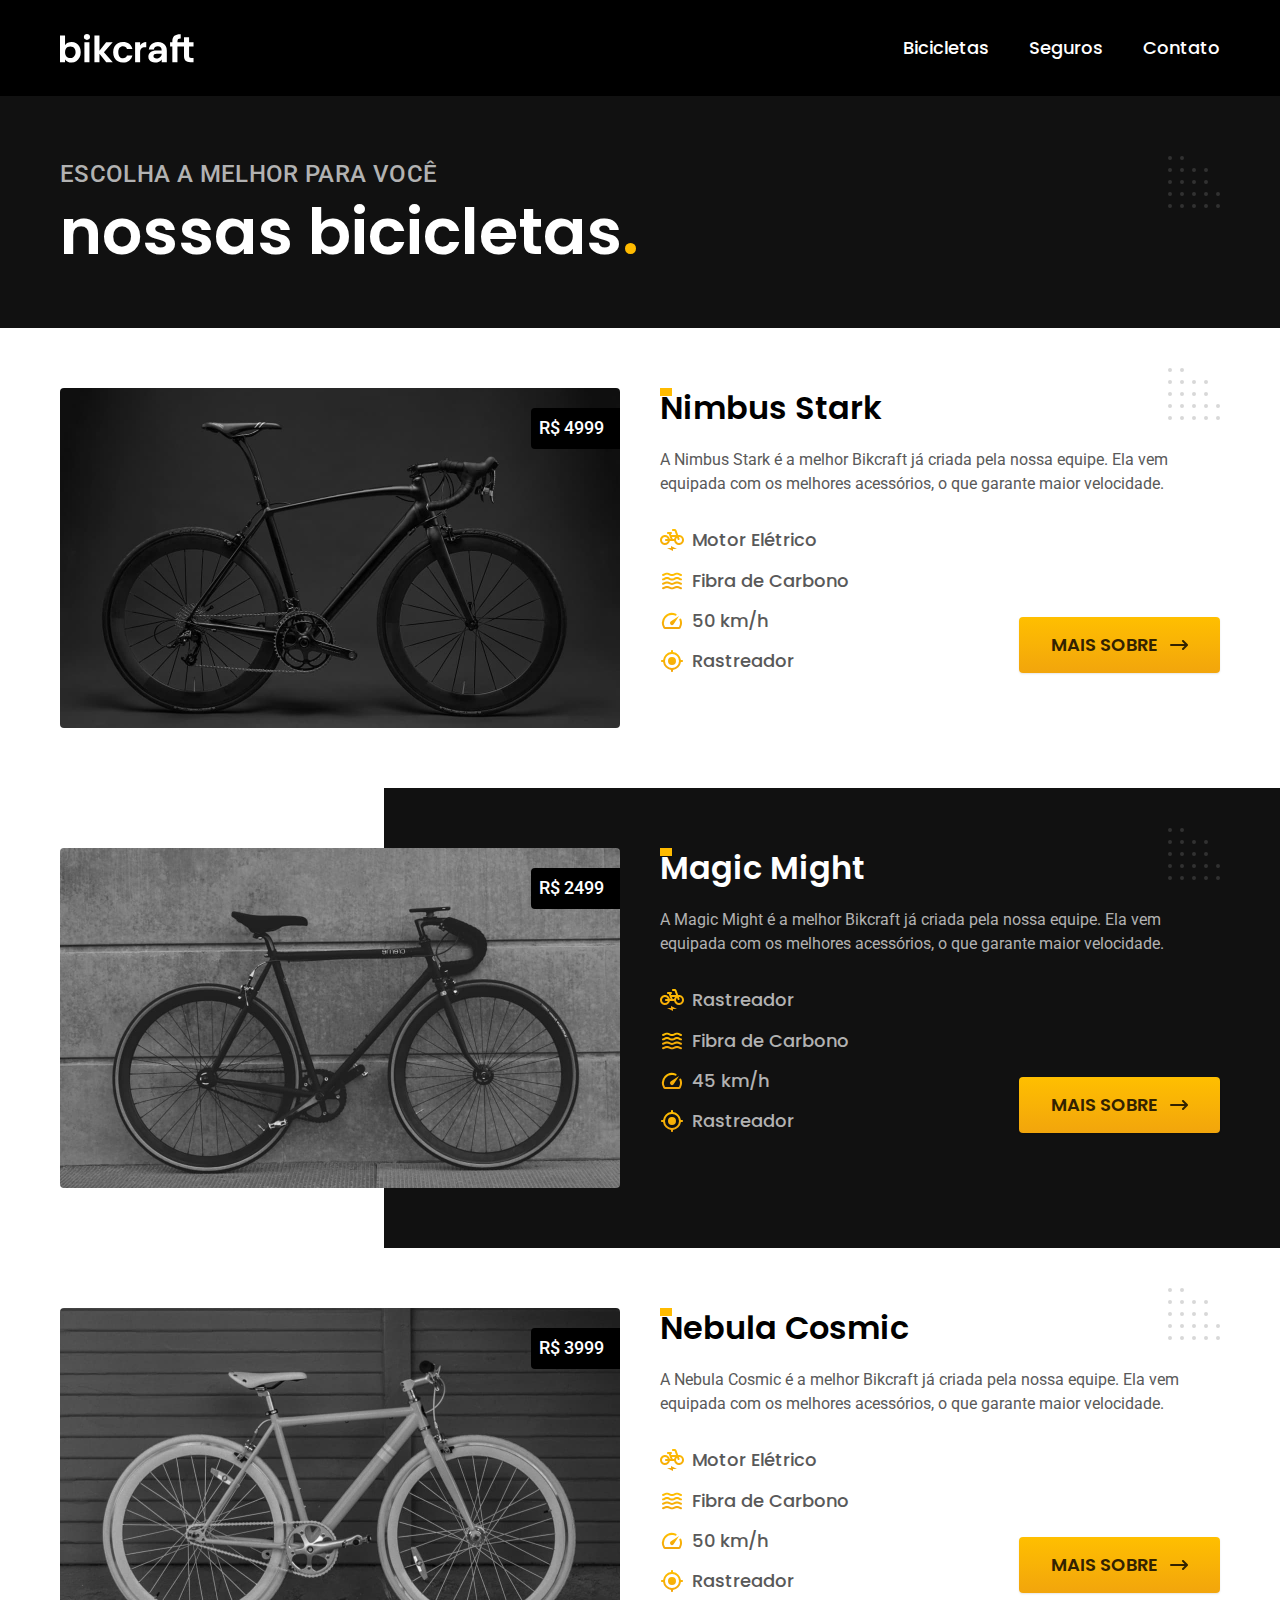
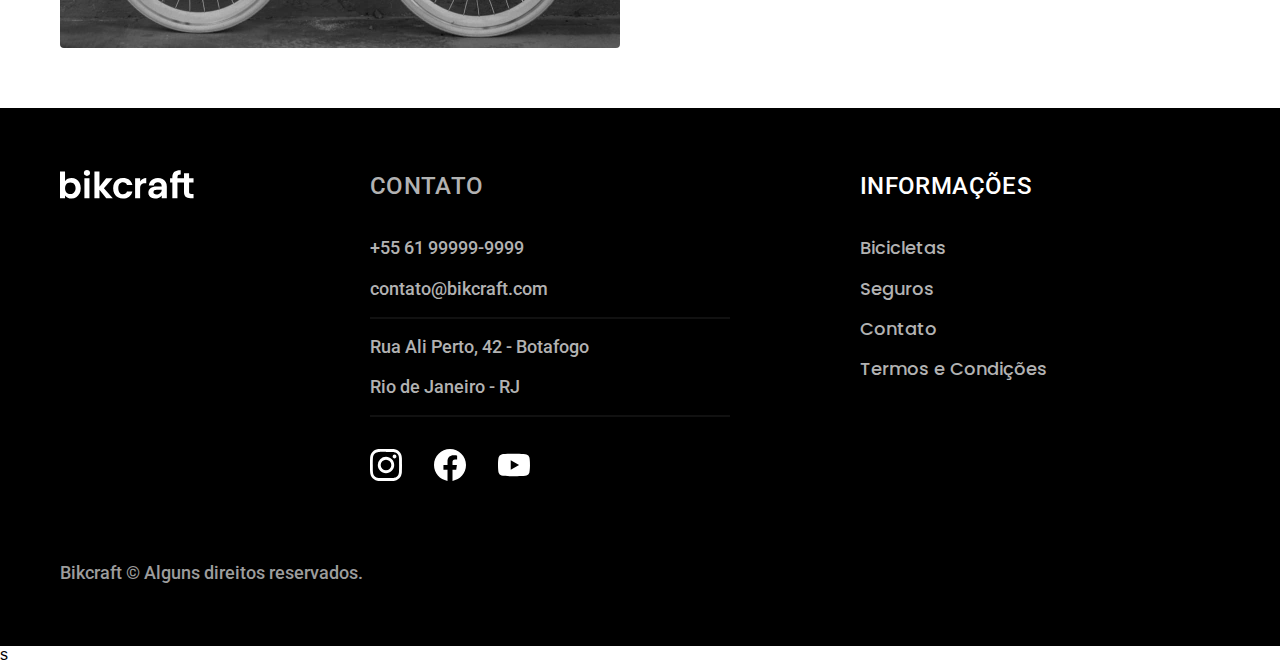
==== bicicletas.html @ 4e771a10 "Fix the footer page links bug" ====
<!DOCTYPE html>
<html lang="pt-br">

<head>
  <meta charset="UTF-8">
  <meta name="viewport" content="width=device-width, initial-scale=1.0">

  <title>Bicicletas | Bikcraft</title>
  <meta name="description" content="Bicicletas">

  <link rel="preload" href="./css/style.css" as="style">
  <link rel="stylesheet" href="./css/style.css">

  <link rel="preconnect" href="https://fonts.googleapis.com">
  <link rel="preconnect" href="https://fonts.gstatic.com" crossorigin>
  <link href="https://fonts.googleapis.com/css2?family=Merriweather:ital,wght@1,900&family=Poppins:wght@400;600&family=Roboto:wght@400;500&display=swap" rel="stylesheet">
</head>

<body id="bicicletas">
  <header class="header-bg">
    <div class="header container">
      <a href="./">
        <img src="./img/bikcraft.svg" width="136" height="32">
      </a>

      <nav aria-label="primária">
        <ul class="header-menu font-1-m cor-0">
          <li><a href="./bicicletas.html">Bicicletas</a></li>
          <li><a href="./seguros.html">Seguros</a></li>
          <li><a href="./contato.html">Contato</a></li>
        </ul>

      </nav>
    </div>
  </header>

  <main>
    <div class="titulo-bg">
      <div class="titulo container">
        <p class="font-2-l-b cor-5">Escolha a melhor para você</p>
        <h1 class="font-1-xxl cor-0">nossas bicicletas<span class="cor-p1">.</span></h1>
      </div>
    </div>

    <div class="bicicletas container">
      <div class="bicicletas-imagem">
        <img src="./img/bicicletas/nimbus.jpg" width="1120" height="680" alt="Bicicleta preta">
        <span class="font-2-m cor-0">R$ 4999</span>
      </div>
      <div class="bicicletas-conteudo">
        <h2 class="font-1-xl">Nimbus Stark</h2>
        <p class="font-2-s cor-8">A Nimbus Stark é a melhor Bikcraft já criada pela nossa equipe. Ela vem equipada com os melhores acessórios, o que garante maior velocidade.</p>
        <ul class="font-1-m cor-8">
          <li>
            <img src="./img/icones/eletrica.svg" width="24" height="24"><span>Motor Elétrico</span>
          </li>
          <li>
            <img src="./img/icones/carbono.svg" width="24" height="24"><span>Fibra de Carbono</span>
          </li>
          <li>
            <img src="./img/icones/velocidade.svg" width="24" height="24"><span>50 km/h</span>
          </li>
          <li>
            <img src="./img/icones/rastreador.svg" width="24" height="24"><span>Rastreador</span>
          </li>
        </ul>
        <a class="botao seta" href="./bicicletas/nimbus.html">Mais sobre</a>
      </div>
    </div>

    <div class="bicicletas-bg">
      <div class="bicicletas container">
        <div class="bicicletas-imagem">
          <img src="./img/bicicletas/magic.jpg" width="1120" height="680" height="24" alt="Bicicleta preta">
          <span class="font-2-m cor-0">R$ 2499</span>
        </div>
        <div class="bicicletas-conteudo">
          <h2 class="font-1-xl cor-0">Magic Might</h2>
          <p class="font-2-s cor-5">A Magic Might é a melhor Bikcraft já criada pela nossa equipe. Ela vem equipada com os melhores acessórios, o que garante maior velocidade.</p>
          <ul class="font-1-m cor-5">
            <li>
              <img src="./img/icones/eletrica.svg" width="24" height="24"><span>Rastreador</span>
            </li>
            <li>
              <img src="./img/icones/carbono.svg" width="24" height="24"><span>Fibra de Carbono</span>
            </li>
            <li>
              <img src="./img/icones/velocidade.svg" width="24" height="24"><span>45 km/h</span>
            </li>
            <li>
              <img src="./img/icones/rastreador.svg" width="24" height="24"><span>Rastreador</span>
            </li>
          </ul>
          <a class="botao seta" href="./bicicletas/magic.html">Mais sobre</a>

        </div>
      </div>
    </div>

    <div class="bicicletas container">
      <div class="bicicletas-imagem">
        <img src="./img/bicicletas/nebula.jpg" width="1120" height="680" alt="Bicicleta preta">
        <span class="font-2-m cor-0">R$ 3999</span>
      </div>
      <div class="bicicletas-conteudo">
        <h2 class="font-1-xl">Nebula Cosmic</h2>
        <p class="font-2-s cor-8">A Nebula Cosmic é a melhor Bikcraft já criada pela nossa equipe. Ela vem equipada com os melhores acessórios, o que garante maior velocidade.</p>
        <ul class="font-1-m cor-8">
          <li>
            <img src="./img/icones/eletrica.svg" width="24" height="24"><span>Motor Elétrico</span>
          </li>
          <li>
            <img src="./img/icones/carbono.svg" width="24" height="24"><span>Fibra de Carbono</span>
          </li>
          <li>
            <img src="./img/icones/velocidade.svg" width="24" height="24"><span>50 km/h</span>
          </li>
          <li>
            <img src="./img/icones/rastreador.svg" width="24" height="24"><span>Rastreador</span>
          </li>
        </ul>
        <a class="botao seta" href="./bicicletas/nebula.html">Mais sobre</a>
      </div>
    </div>


  </main>

  <footer class="footer-bg">
    <div class="footer container">
      <img src="./img/bikcraft.svg" width="136" height="32" alt="Bikcraft">
      <div class="footer-contato">
        <h3 class="font-2-l-b cor-5">Contato</h3>
        <ul class="font-2-m cor-5">
          <li><a href="tel:+5561999999999">+55 61 99999-9999</a></li>
          <li><a href="mailto:contato@bikcraft.com">contato@bikcraft.com</a></li>
          <li>Rua Ali Perto, 42 - Botafogo</li>
          <li>Rio de Janeiro - RJ</li>
        </ul>
        <div class="footer-redes">
          <a href="./">
            <img src="./img/redes/instagram.svg" width="32" height="32" alt="instagram">
          </a>
          <a href="./">
            <img src="./img/redes/facebook.svg" width="32" height="32" alt="Facebook">
          </a>
          <a href="./">
            <img src="./img/redes/youtube.svg" width="32" height="32" alt="YouTube">
          </a>
        </div>
      </div>
      <div class="footer-informacoes">
        <h3 class="font-2-l-b cor-0">Informações</h3>
        <nav>
          <ul class="font-1-m cor-5">
            <li><a href="./bicicletas.html">Bicicletas</a></li>
            <li><a href="./seguros.html">Seguros</a></li>
            <li><a href="./contato.html">Contato</a></li>
            <li><a href="./termos.html">Termos e Condições</a></li>
          </ul>
        </nav>
      </div>
      <p class="footer-copy font-2-m cor-6">Bikcraft © Alguns direitos reservados.</p>
    </div>
  </footer>
</body>

</html>s
---- css/style.css ----
@import "./global/global.css";
@import "./utilidades/tipografia.css";
@import "./utilidades/cores.css";

@import "./global/header.css";
@import "./global/footer.css";

/* Utilidades */
@import "./utilidades/componentes.css";
@import "./utilidades/formulario.css";

/* Home */
@import "./home/introducao.css";
@import "./home/tecnologia.css";
@import "./home/parceiros.css";
@import "./home/depoimento.css";

/* Bicicletas */
@import "./bicicletas/bicicletas-lista.css";
@import "./bicicletas/bicicletas.css";

/* Bicicleta */
@import "./bicicleta/bicicleta.css";
@import "./bicicleta/seguro.css";

/* Seguros */
@import "./seguros/seguros.css";
@import "./seguros/vantagens.css";
@import "./seguros/perguntas.css";

/* Contato */
@import "./contato/contato.css";
@import "./contato/lojas.css";

/* Orçamento */
@import "./orcamento/orcamento.css";

/* Termos */
@import "./termos/termos.css";
---- css/style.css ----
@import "./global/global.css";
@import "./utilidades/tipografia.css";
@import "./utilidades/cores.css";

@import "./global/header.css";
@import "./global/footer.css";

/* Utilidades */
@import "./utilidades/componentes.css";
@import "./utilidades/formulario.css";

/* Home */
@import "./home/introducao.css";
@import "./home/tecnologia.css";
@import "./home/parceiros.css";
@import "./home/depoimento.css";

/* Bicicletas */
@import "./bicicletas/bicicletas-lista.css";
@import "./bicicletas/bicicletas.css";

/* Bicicleta */
@import "./bicicleta/bicicleta.css";
@import "./bicicleta/seguro.css";

/* Seguros */
@import "./seguros/seguros.css";
@import "./seguros/vantagens.css";
@import "./seguros/perguntas.css";

/* Contato */
@import "./contato/contato.css";
@import "./contato/lojas.css";

/* Orçamento */
@import "./orcamento/orcamento.css";

/* Termos */
@import "./termos/termos.css";
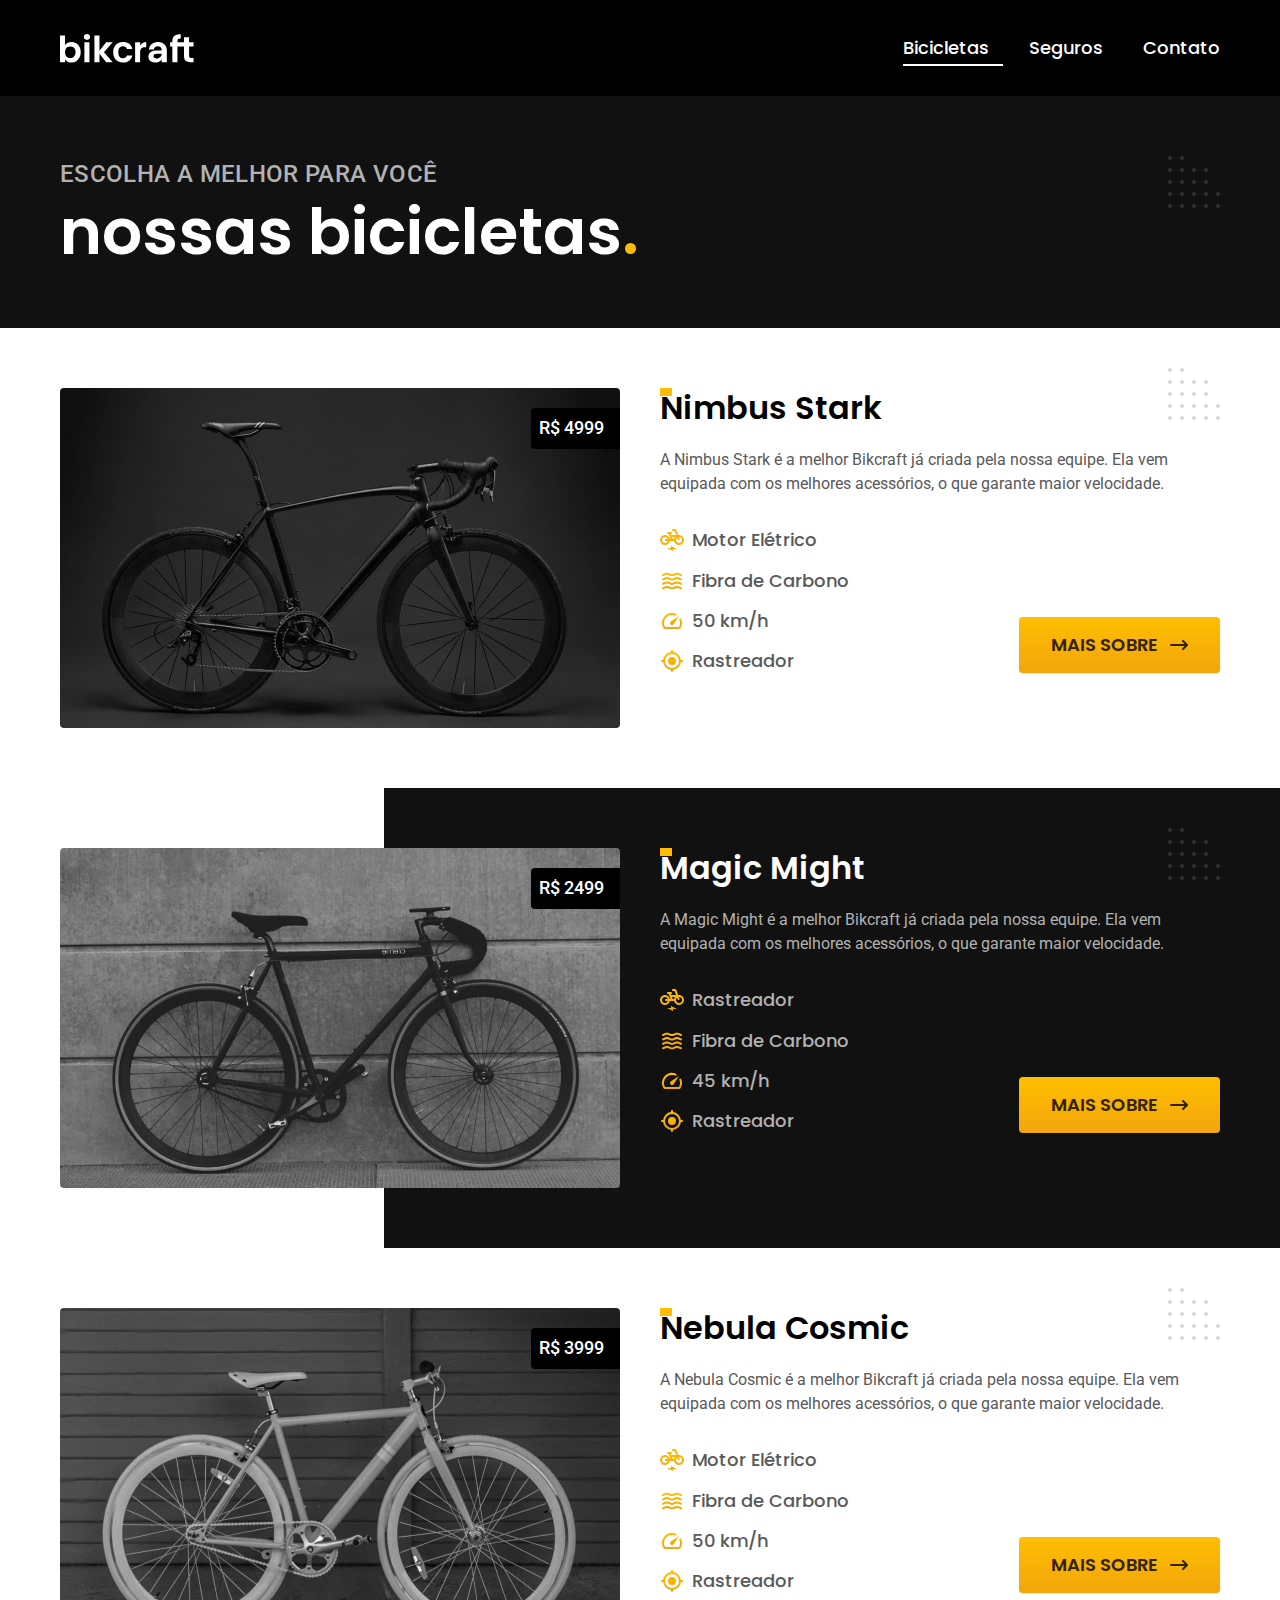
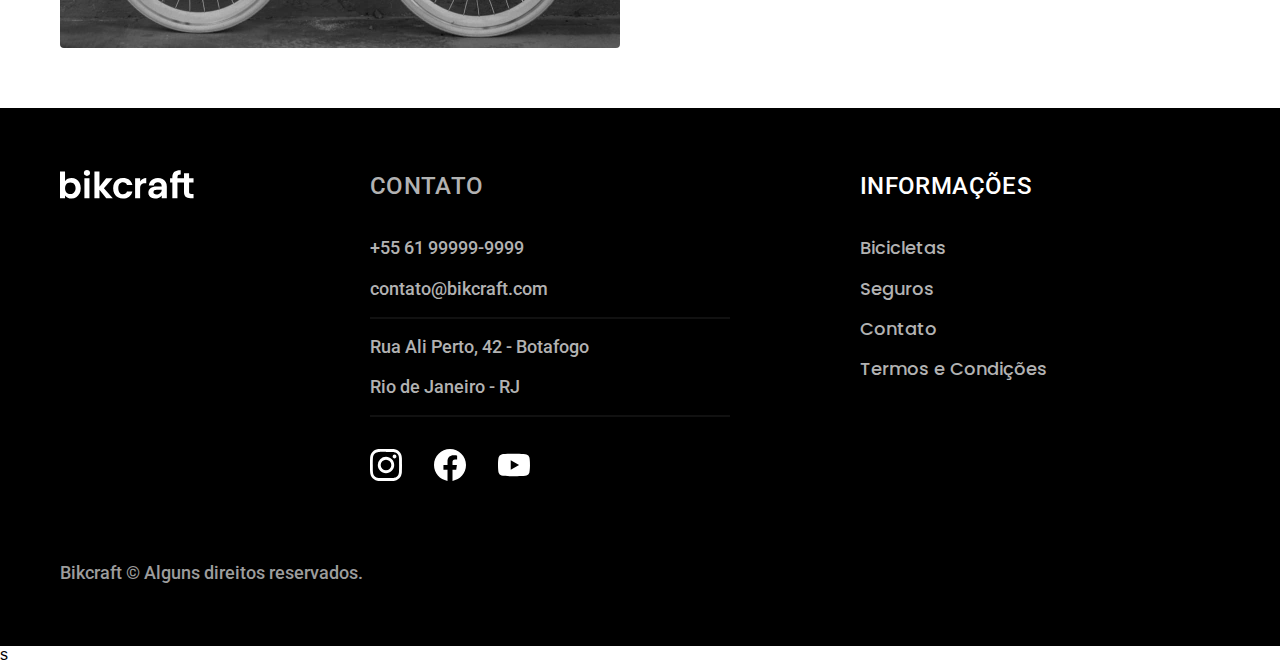
==== commit 9b08893e: "feat active menu indicator with javascript" ====
--- a/bicicletas.html
+++ b/bicicletas.html
@@ -163,6 +163,7 @@
       <p class="footer-copy font-2-m cor-6">Bikcraft © Alguns direitos reservados.</p>
     </div>
   </footer>
+  <script src="./js/index.js"></script>
 </body>
 
 </html>s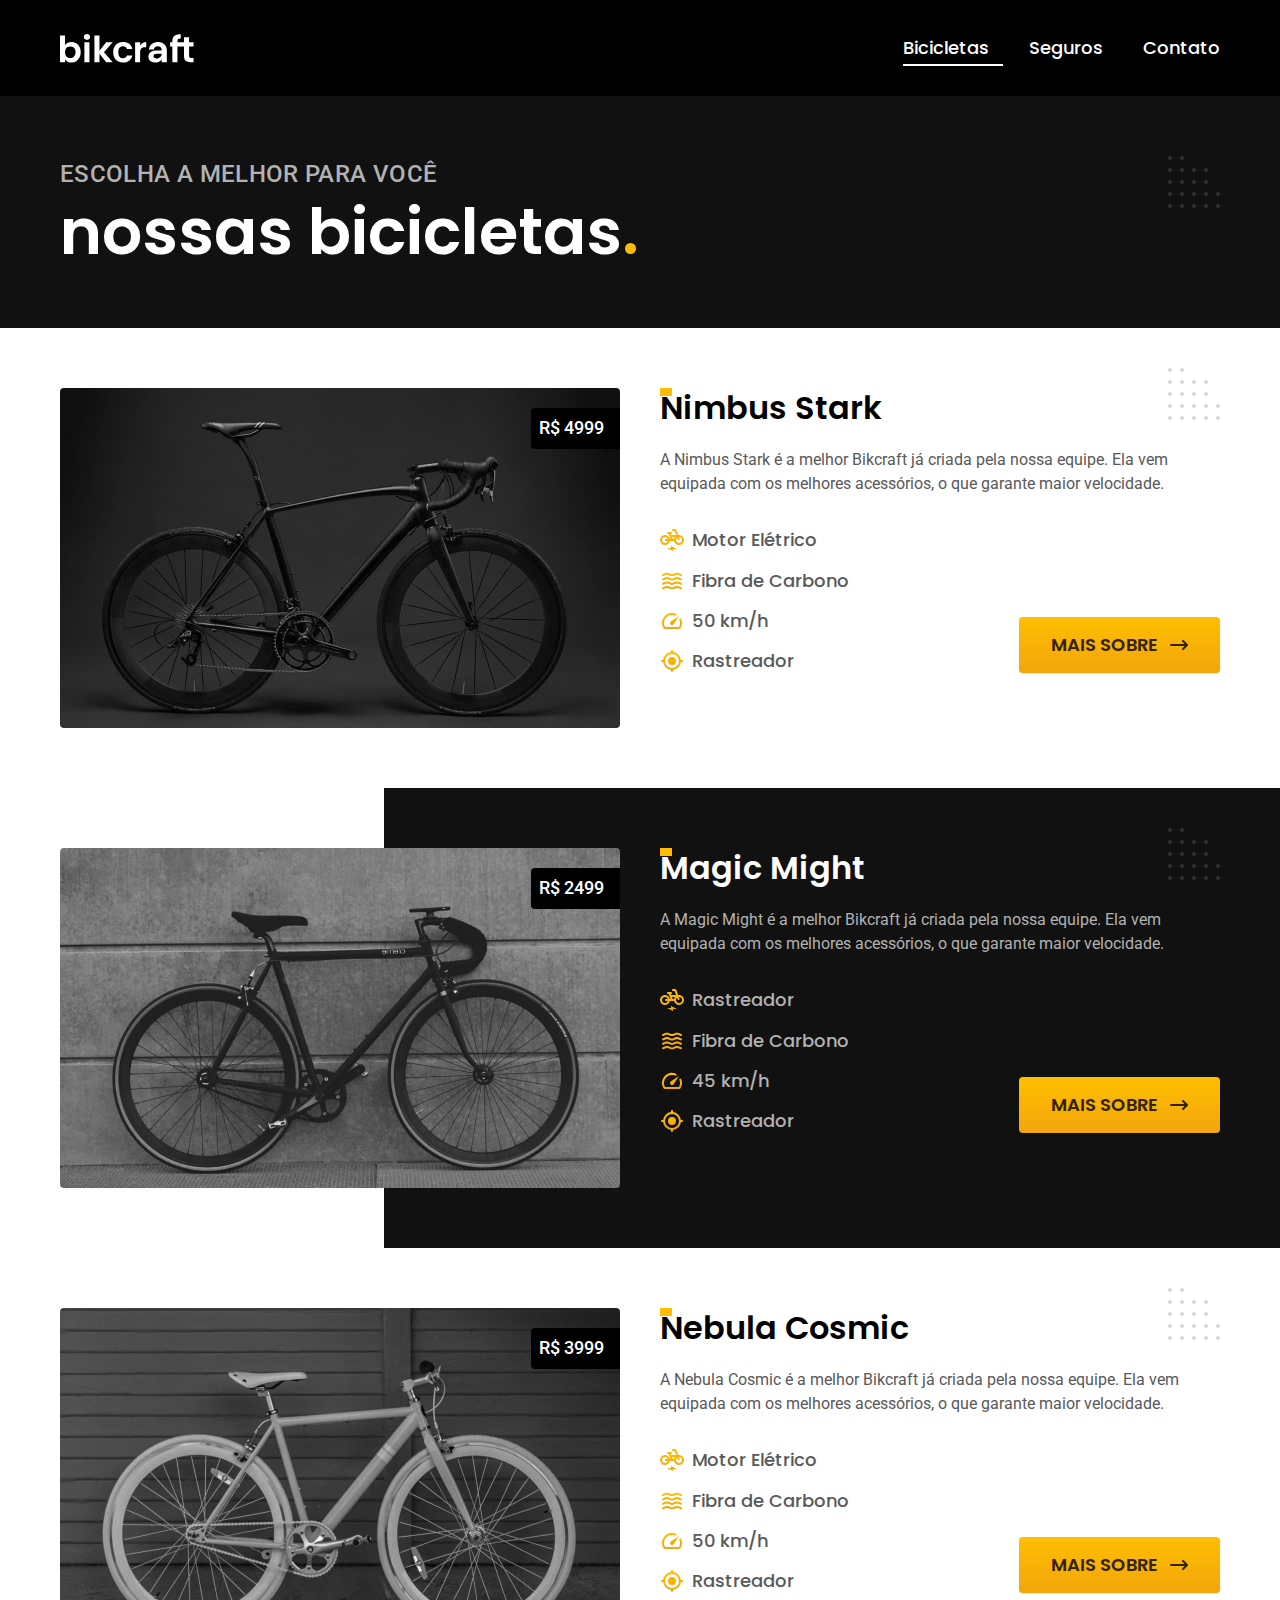
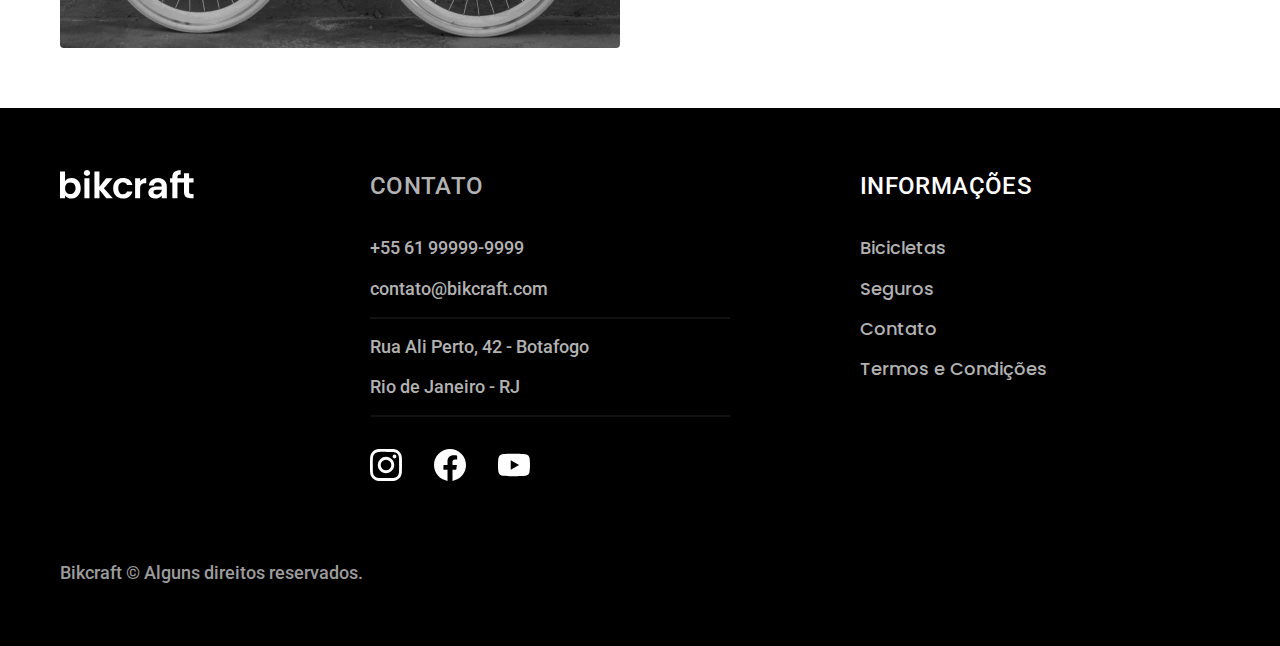
==== commit 4484564a: "chore rename tag and js file and update on all pages" ====
--- a/bicicletas.html
+++ b/bicicletas.html
@@ -163,7 +163,7 @@
       <p class="footer-copy font-2-m cor-6">Bikcraft © Alguns direitos reservados.</p>
     </div>
   </footer>
-  <script src="./js/index.js"></script>
+  <script src="./js/script.js"></script>
 </body>
 
-</html>s+</html>